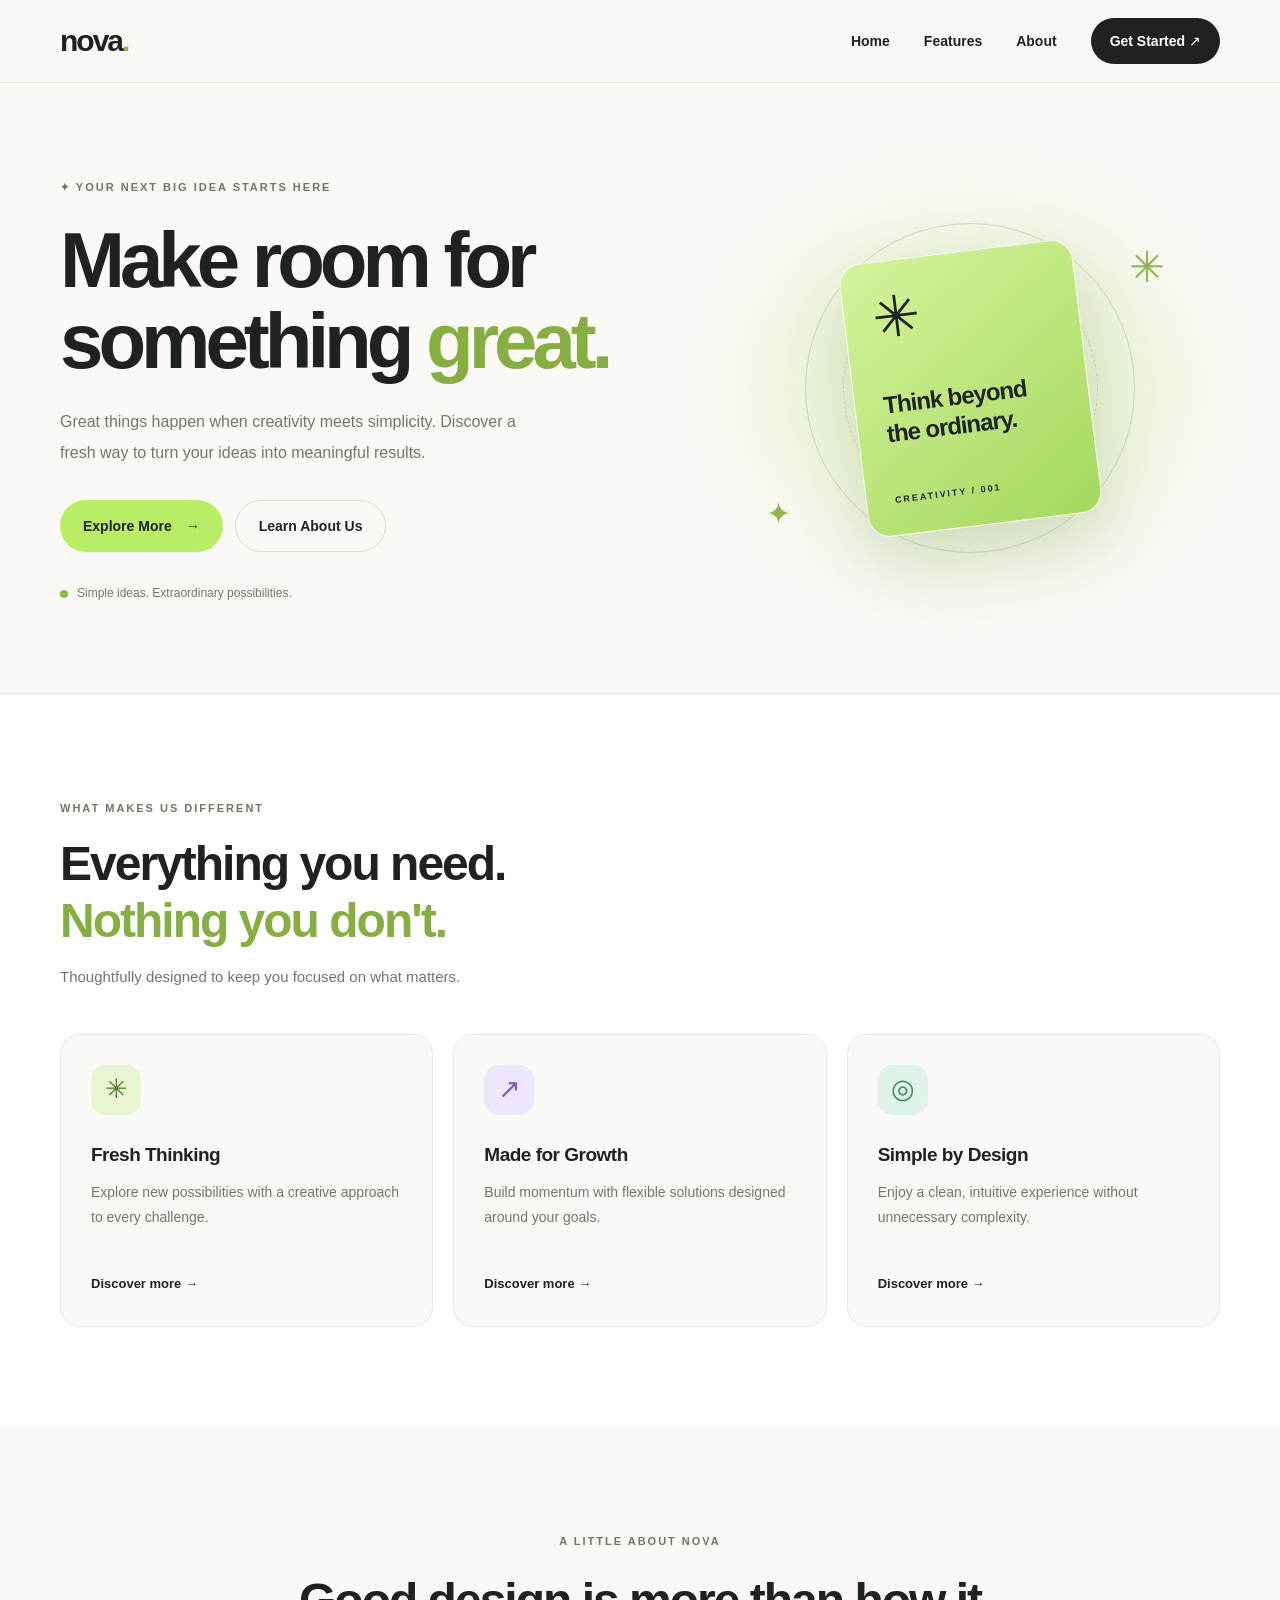
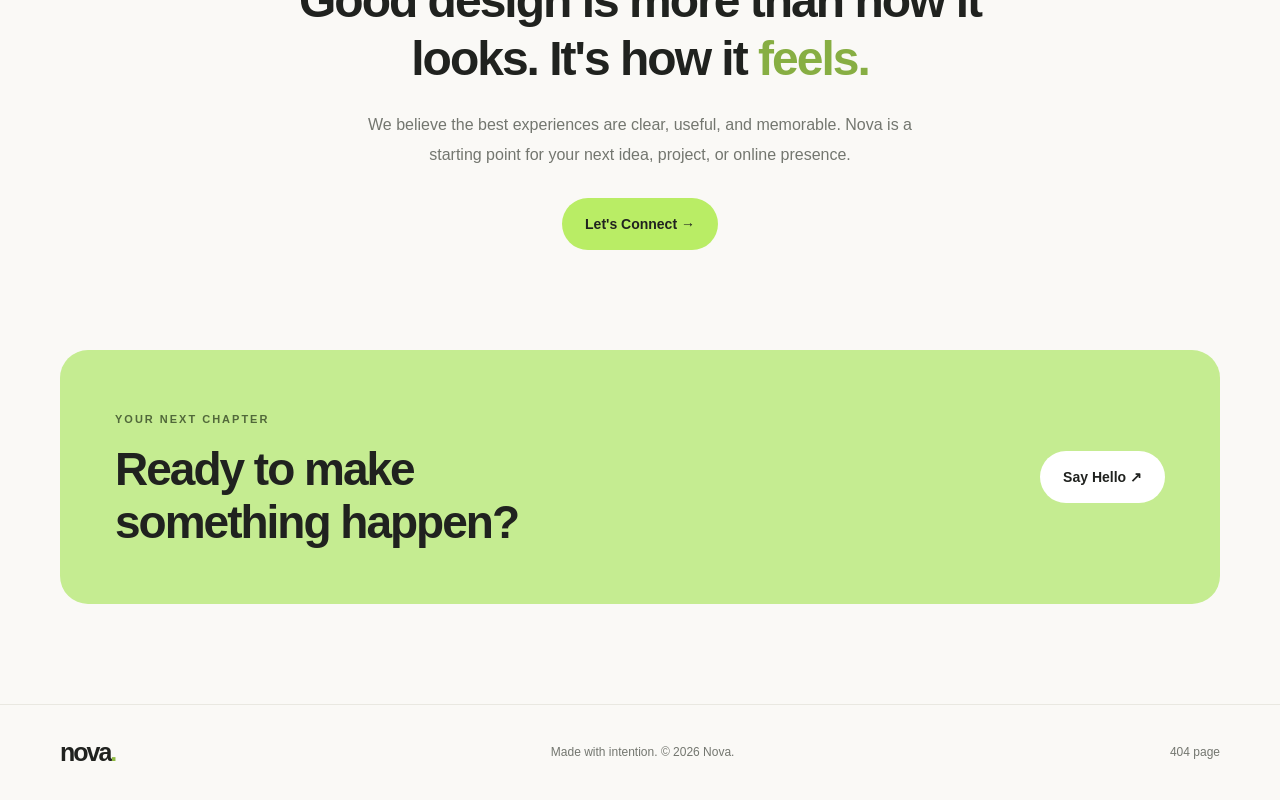
==== index.html @ d4b6f3f9 "first commit" ====
<!DOCTYPE html>
<html lang="en">
<head>
  <meta charset="UTF-8">
  <meta name="viewport" content="width=device-width, initial-scale=1.0">
  <meta name="description" content="Discover a better way to bring your ideas to life.">
  <title>Nova — Build Something Great</title>
  <link rel="stylesheet" href="style.css">
</head>
<body>
  <header class="site-header">
    <nav class="navbar container" aria-label="Main navigation">
      <a href="index.html" class="logo">nova<span>.</span></a>

      <div class="nav-links">
        <a href="#home">Home</a>
        <a href="#features">Features</a>
        <a href="#about">About</a>
        <a href="#contact" class="nav-cta">Get Started ↗</a>
      </div>
    </nav>
  </header>

  <main>
    <section class="hero container" id="home">
      <div class="hero-content">
        <span class="eyebrow">✦ YOUR NEXT BIG IDEA STARTS HERE</span>

        <h1>Make room for<br>something <span>great.</span></h1>

        <p class="hero-description">
          Great things happen when creativity meets simplicity.
          Discover a fresh way to turn your ideas into meaningful results.
        </p>

        <div class="hero-actions">
          <a href="#features" class="button button-primary">
            Explore More <span>→</span>
          </a>
          <a href="#about" class="button button-secondary">
            Learn About Us
          </a>
        </div>

        <div class="hero-note">
          <span class="status-dot"></span>
          Simple ideas. Extraordinary possibilities.
        </div>
      </div>

      <div class="hero-art" aria-label="Abstract decorative artwork">
        <div class="art-glow"></div>
        <div class="art-circle circle-one"></div>
        <div class="art-circle circle-two"></div>
        <div class="art-card">
          <span class="art-symbol">✳</span>
          <p>Think beyond<br>the ordinary.</p>
          <span class="art-caption">CREATIVITY / 001</span>
        </div>
        <span class="floating-star star-one">✳</span>
        <span class="floating-star star-two">✦</span>
      </div>
    </section>

    <section class="features section" id="features">
      <div class="container">
        <div class="section-heading">
          <span class="eyebrow">WHAT MAKES US DIFFERENT</span>
          <h2>Everything you need.<br><span>Nothing you don't.</span></h2>
          <p>Thoughtfully designed to keep you focused on what matters.</p>
        </div>

        <div class="feature-grid">
          <article class="feature-card">
            <div class="feature-icon">✳</div>
            <h3>Fresh Thinking</h3>
            <p>Explore new possibilities with a creative approach to every challenge.</p>
            <a href="#about" class="text-link">Discover more →</a>
          </article>

          <article class="feature-card">
            <div class="feature-icon icon-purple">↗</div>
            <h3>Made for Growth</h3>
            <p>Build momentum with flexible solutions designed around your goals.</p>
            <a href="#about" class="text-link">Discover more →</a>
          </article>

          <article class="feature-card">
            <div class="feature-icon icon-green">◎</div>
            <h3>Simple by Design</h3>
            <p>Enjoy a clean, intuitive experience without unnecessary complexity.</p>
            <a href="#about" class="text-link">Discover more →</a>
          </article>
        </div>
      </div>
    </section>

    <section class="about-section section" id="about">
      <div class="container about-content">
        <span class="eyebrow">A LITTLE ABOUT NOVA</span>
        <h2>Good design is more than how it looks. It's how it <span>feels.</span></h2>
        <p>
          We believe the best experiences are clear, useful, and memorable.
          Nova is a starting point for your next idea, project, or online presence.
        </p>
        <a href="#contact" class="button button-primary">Let's Connect →</a>
      </div>
    </section>

    <section class="contact-section section" id="contact">
      <div class="container contact-card">
        <div>
          <span class="eyebrow">YOUR NEXT CHAPTER</span>
          <h2>Ready to make<br>something happen?</h2>
        </div>
        <a href="mailto:hello@example.com" class="button button-light">
          Say Hello ↗
        </a>
      </div>
    </section>
  </main>

  <footer class="site-footer">
    <div class="container footer-content">
      <a href="index.html" class="logo">nova<span>.</span></a>
      <p>Made with intention. © 2026 Nova.</p>
      <a href="404.html">404 page</a>
    </div>
  </footer>
</body>
</html>
---- style.css ----
/* =========================
   1. Base styles
========================= */
:root {
  --bg: #faf9f6;
  --surface: #ffffff;
  --text: #20221f;
  --muted: #73766f;
  --accent: #b9ed65;
  --accent-dark: #26351a;
  --border: #e9e8e1;
  --radius: 20px;
  --container: 1160px;
}

* {
  box-sizing: border-box;
  margin: 0;
  padding: 0;
}

html {
  scroll-behavior: smooth;
  scroll-padding-top: 90px;
}

body {
  font-family: Inter, -apple-system, BlinkMacSystemFont, "Segoe UI",
    sans-serif;
  background: var(--bg);
  color: var(--text);
  line-height: 1.6;
  -webkit-font-smoothing: antialiased;
}

a {
  color: inherit;
  text-decoration: none;
}

button,
a {
  -webkit-tap-highlight-color: transparent;
}

a:focus-visible {
  outline: 3px solid #709a38;
  outline-offset: 5px;
}

.container {
  width: min(var(--container), calc(100% - 48px));
  margin-inline: auto;
}

.section {
  padding-block: 100px;
}

/* =========================
   2. Navigation
========================= */
.site-header {
  border-bottom: 1px solid var(--border);
  background: rgba(250, 249, 246, 0.92);
}

.navbar {
  min-height: 82px;
  display: flex;
  justify-content: space-between;
  align-items: center;
  gap: 24px;
}

.logo {
  font-size: 30px;
  font-weight: 850;
  letter-spacing: -2px;
}

.logo span {
  color: #8fba42;
}

.nav-links {
  display: flex;
  align-items: center;
  gap: 34px;
  font-size: 14px;
  font-weight: 550;
}

.nav-links > a:not(.nav-cta) {
  transition: color 0.2s ease;
}

.nav-links > a:not(.nav-cta):hover {
  color: #709a38;
}

.nav-cta {
  background: var(--text);
  color: white;
  padding: 12px 19px;
  border-radius: 100px;
  transition: transform 0.2s ease, background 0.2s ease;
}

.nav-cta:hover {
  background: #42453e;
  transform: translateY(-2px);
}

/* =========================
   3. Buttons
========================= */
.button {
  display: inline-flex;
  align-items: center;
  justify-content: center;
  gap: 14px;
  min-height: 52px;
  padding: 0 23px;
  border-radius: 100px;
  font-size: 14px;
  font-weight: 700;
  transition: transform 0.2s ease, background 0.2s ease;
}

.button:hover {
  transform: translateY(-3px);
}

.button-primary {
  background: var(--accent);
  color: var(--text);
}

.button-primary:hover {
  background: #a9df50;
}

.button-secondary {
  border: 1px solid #dcdcd4;
  background: transparent;
}

.button-secondary:hover {
  background: white;
}

.button-light {
  background: white;
  color: var(--text);
}

.button-light:hover {
  background: var(--accent);
}

/* =========================
   4. Hero section
========================= */
.hero {
  min-height: 610px;
  display: grid;
  grid-template-columns: 1.1fr 0.9fr;
  align-items: center;
  gap: 50px;
  padding-block: 75px;
}

.eyebrow {
  display: inline-block;
  color: #707568;
  font-size: 11px;
  font-weight: 800;
  letter-spacing: 2px;
}

.hero h1 {
  margin-top: 22px;
  font-size: clamp(46px, 6.1vw, 78px);
  font-weight: 800;
  line-height: 1.04;
  letter-spacing: -5px;
}

.hero h1 span,
.section-heading h2 span,
.about-content h2 span {
  color: #87ae43;
}

.hero-description {
  max-width: 475px;
  margin-top: 25px;
  color: var(--muted);
  font-size: 16px;
  line-height: 1.9;
}

.hero-actions {
  display: flex;
  flex-wrap: wrap;
  gap: 12px;
  margin-top: 32px;
}

.hero-note {
  display: flex;
  align-items: center;
  gap: 9px;
  margin-top: 32px;
  color: var(--muted);
  font-size: 12px;
}

.status-dot {
  width: 8px;
  height: 8px;
  border-radius: 50%;
  background: #8fba42;
}

/* Decorative hero artwork */
.hero-art {
  position: relative;
  min-height: 400px;
  display: grid;
  place-items: center;
  isolation: isolate;
}

.art-glow {
  position: absolute;
  inset: 8%;
  z-index: -2;
  background: #eaf3d8;
  filter: blur(45px);
  border-radius: 50%;
}

.art-circle {
  position: absolute;
  border-radius: 50%;
  border: 1px solid rgba(87, 112, 49, 0.22);
}

.circle-one {
  width: 330px;
  height: 330px;
}

.circle-two {
  width: 255px;
  height: 255px;
  border-style: dashed;
}

.art-card {
  width: 235px;
  min-height: 275px;
  padding: 28px;
  border: 1px solid rgba(255, 255, 255, 0.8);
  border-radius: 22px;
  background: linear-gradient(145deg, #d4f49c, #a5d85e);
  box-shadow: 0 28px 70px rgba(82, 115, 39, 0.2);
  transform: rotate(-7deg);
  display: flex;
  flex-direction: column;
  justify-content: space-between;
  transition: transform 0.4s ease;
}

.art-card:hover {
  transform: rotate(0deg) translateY(-5px);
}

.art-symbol {
  font-size: 57px;
  line-height: 1;
}

.art-card p {
  font-size: 24px;
  font-weight: 800;
  line-height: 1.2;
  letter-spacing: -1px;
}

.art-caption {
  font-size: 9px;
  font-weight: 800;
  letter-spacing: 2px;
}

.floating-star {
  position: absolute;
  color: #91b84e;
}

.star-one {
  top: 45px;
  right: 55px;
  font-size: 43px;
}

.star-two {
  bottom: 50px;
  left: 45px;
  font-size: 30px;
}

/* =========================
   5. Feature cards
========================= */
.features {
  border-top: 1px solid var(--border);
  background: #fff;
}

.section-heading {
  max-width: 600px;
  margin-bottom: 45px;
}

.section-heading h2,
.about-content h2 {
  margin-top: 15px;
  font-size: clamp(32px, 4vw, 48px);
  line-height: 1.2;
  letter-spacing: -2px;
}

.section-heading > p {
  margin-top: 15px;
  color: var(--muted);
  font-size: 15px;
}

.feature-grid {
  display: grid;
  grid-template-columns: repeat(3, minmax(0, 1fr));
  gap: 20px;
}

.feature-card {
  padding: 30px;
  border: 1px solid var(--border);
  border-radius: var(--radius);
  background: var(--bg);
  transition: transform 0.25s ease, box-shadow 0.25s ease;
}

.feature-card:hover {
  transform: translateY(-6px);
  box-shadow: 0 16px 35px rgba(30, 35, 20, 0.07);
}

.feature-icon {
  display: grid;
  place-items: center;
  width: 50px;
  height: 50px;
  margin-bottom: 25px;
  border-radius: 15px;
  background: #e7f5d3;
  color: #567d23;
  font-size: 27px;
}

.icon-purple {
  background: #eee7fc;
  color: #8059b6;
}

.icon-green {
  background: #dff3e8;
  color: #3e8963;
}

.feature-card h3 {
  margin-bottom: 10px;
  font-size: 19px;
  letter-spacing: -0.5px;
}

.feature-card p {
  min-height: 76px;
  color: var(--muted);
  font-size: 14px;
  line-height: 1.8;
}

.text-link {
  display: inline-block;
  margin-top: 18px;
  font-size: 13px;
  font-weight: 750;
}

.text-link:hover {
  color: #71983b;
}

/* =========================
   6. About and contact
========================= */
.about-section {
  background: var(--bg);
}

.about-content {
  max-width: 720px;
  text-align: center;
}

.about-content h2 {
  margin-top: 20px;
}

.about-content > p {
  max-width: 570px;
  margin: 22px auto 28px;
  color: var(--muted);
  line-height: 1.9;
}

.contact-section {
  padding-top: 0;
}

.contact-card {
  padding: 55px;
  display: flex;
  align-items: center;
  justify-content: space-between;
  gap: 30px;
  border-radius: 28px;
  background: #c5ec91;
}

.contact-card .eyebrow {
  color: #51683a;
}

.contact-card h2 {
  margin-top: 12px;
  font-size: clamp(30px, 4vw, 46px);
  line-height: 1.15;
  letter-spacing: -2px;
}

/* =========================
   7. Footer
========================= */
.site-footer {
  border-top: 1px solid var(--border);
}

.footer-content {
  min-height: 95px;
  display: flex;
  justify-content: space-between;
  align-items: center;
  gap: 20px;
}

.footer-content .logo {
  font-size: 25px;
}

.footer-content p,
.footer-content > a:last-child {
  color: var(--muted);
  font-size: 12px;
}

.footer-content > a:last-child:hover {
  color: var(--text);
}

/* =========================
   8. 404 error page
========================= */
.error-page {
  min-height: 100vh;
  display: flex;
  flex-direction: column;
}

.error-main {
  flex: 1;
  display: grid;
  place-items: center;
  padding-block: 75px;
}

.error-content {
  width: min(650px, calc(100% - 40px));
  text-align: center;
}

.error-number {
  color: #d7e9bd;
  font-size: clamp(120px, 27vw, 245px);
  font-weight: 900;
  line-height: 1;
  letter-spacing: -15px;
}

.error-content h1 {
  margin-top: 15px;
  font-size: clamp(28px, 5vw, 44px);
  line-height: 1.2;
  letter-spacing: -1.5px;
}

.error-content > p {
  max-width: 440px;
  margin: 18px auto 28px;
  color: var(--muted);
  font-size: 15px;
  line-height: 1.8;
}

.error-actions {
  display: flex;
  justify-content: center;
  flex-wrap: wrap;
  gap: 12px;
}

/* =========================
   9. Responsive styles
========================= */
@media (max-width: 800px) {
  .hero {
    grid-template-columns: 1fr;
    gap: 20px;
    padding-top: 65px;
  }

  .hero-content {
    text-align: center;
  }

  .hero-description {
    margin-inline: auto;
  }

  .hero-actions,
  .hero-note {
    justify-content: center;
  }

  .hero-art {
    min-height: 350px;
  }

  .feature-grid {
    grid-template-columns: 1fr;
  }

  .feature-card p {
    min-height: auto;
  }

  .contact-card {
    padding: 40px 28px;
  }
}

@media (max-width: 560px) {
  .container {
    width: calc(100% - 36px);
  }

  .section {
    padding-block: 70px;
  }

  .navbar {
    min-height: 72px;
  }

  .logo {
    font-size: 27px;
  }

  .nav-links {
    gap: 15px;
    font-size: 12px;
  }

  .nav-links > a:nth-child(2),
  .nav-links > a:nth-child(3) {
    display: none;
  }

  .nav-cta {
    padding: 10px 13px;
  }

  .hero {
    padding-block: 55px;
  }

  .hero h1 {
    font-size: clamp(43px, 12vw, 60px);
    letter-spacing: -3px;
  }

  .hero-description {
    font-size: 14px;
  }

  .hero-art {
    min-height: 315px;
  }

  .circle-one {
    width: 275px;
    height: 275px;
  }

  .circle-two {
    width: 220px;
    height: 220px;
  }

  .art-card {
    width: 205px;
    min-height: 245px;
  }

  .hero-actions .button {
    padding-inline: 17px;
    font-size: 12px;
  }

  .feature-card {
    padding: 25px;
  }

  .contact-card {
    flex-direction: column;
    align-items: flex-start;
    padding: 32px 24px;
  }

  .footer-content {
    padding-block: 22px;
    flex-wrap: wrap;
  }

  .footer-content p {
    order: 3;
    width: 100%;
  }

  .error-number {
    letter-spacing: -8px;
  }
}

@media (prefers-reduced-motion: reduce) {
  *,
  *::before,
  *::after {
    scroll-behavior: auto !important;
    transition-duration: 0.01ms !important;
    animation-duration: 0.01ms !important;
    animation-iteration-count: 1 !important;
  }
}
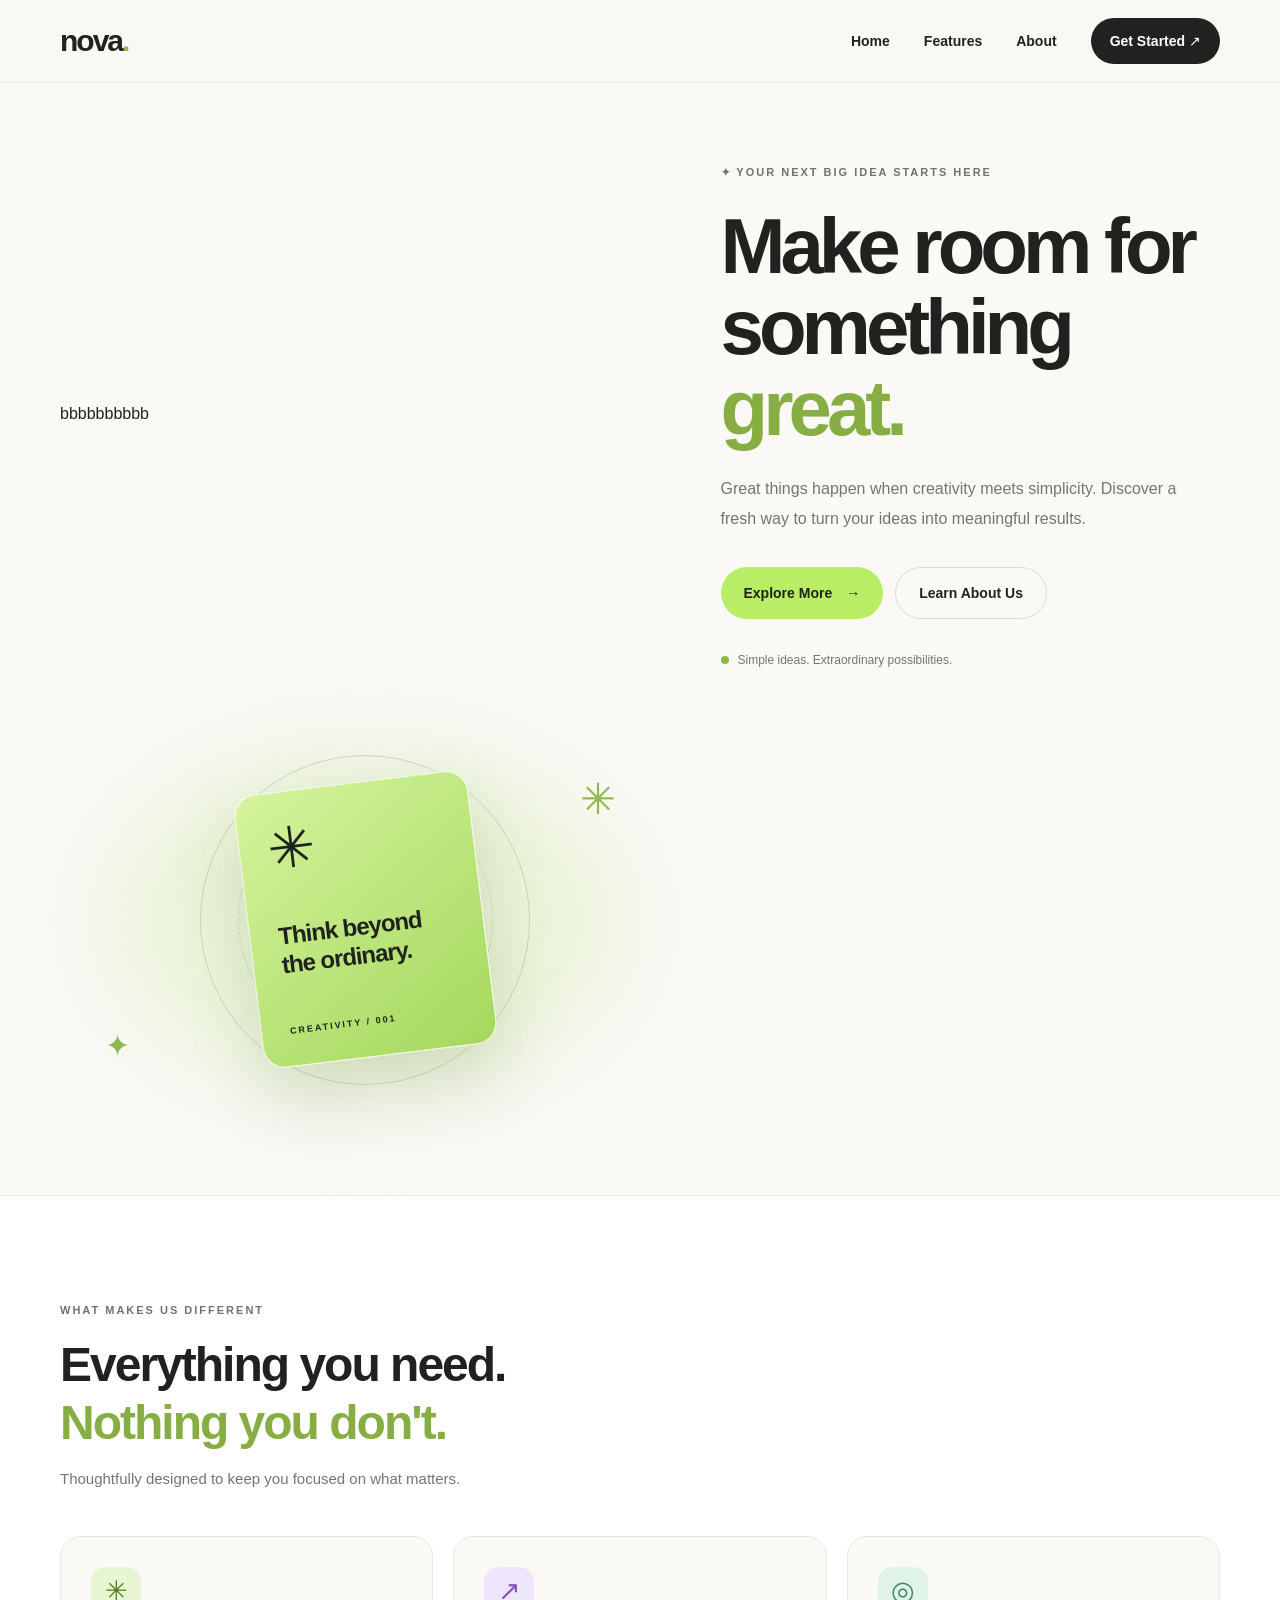
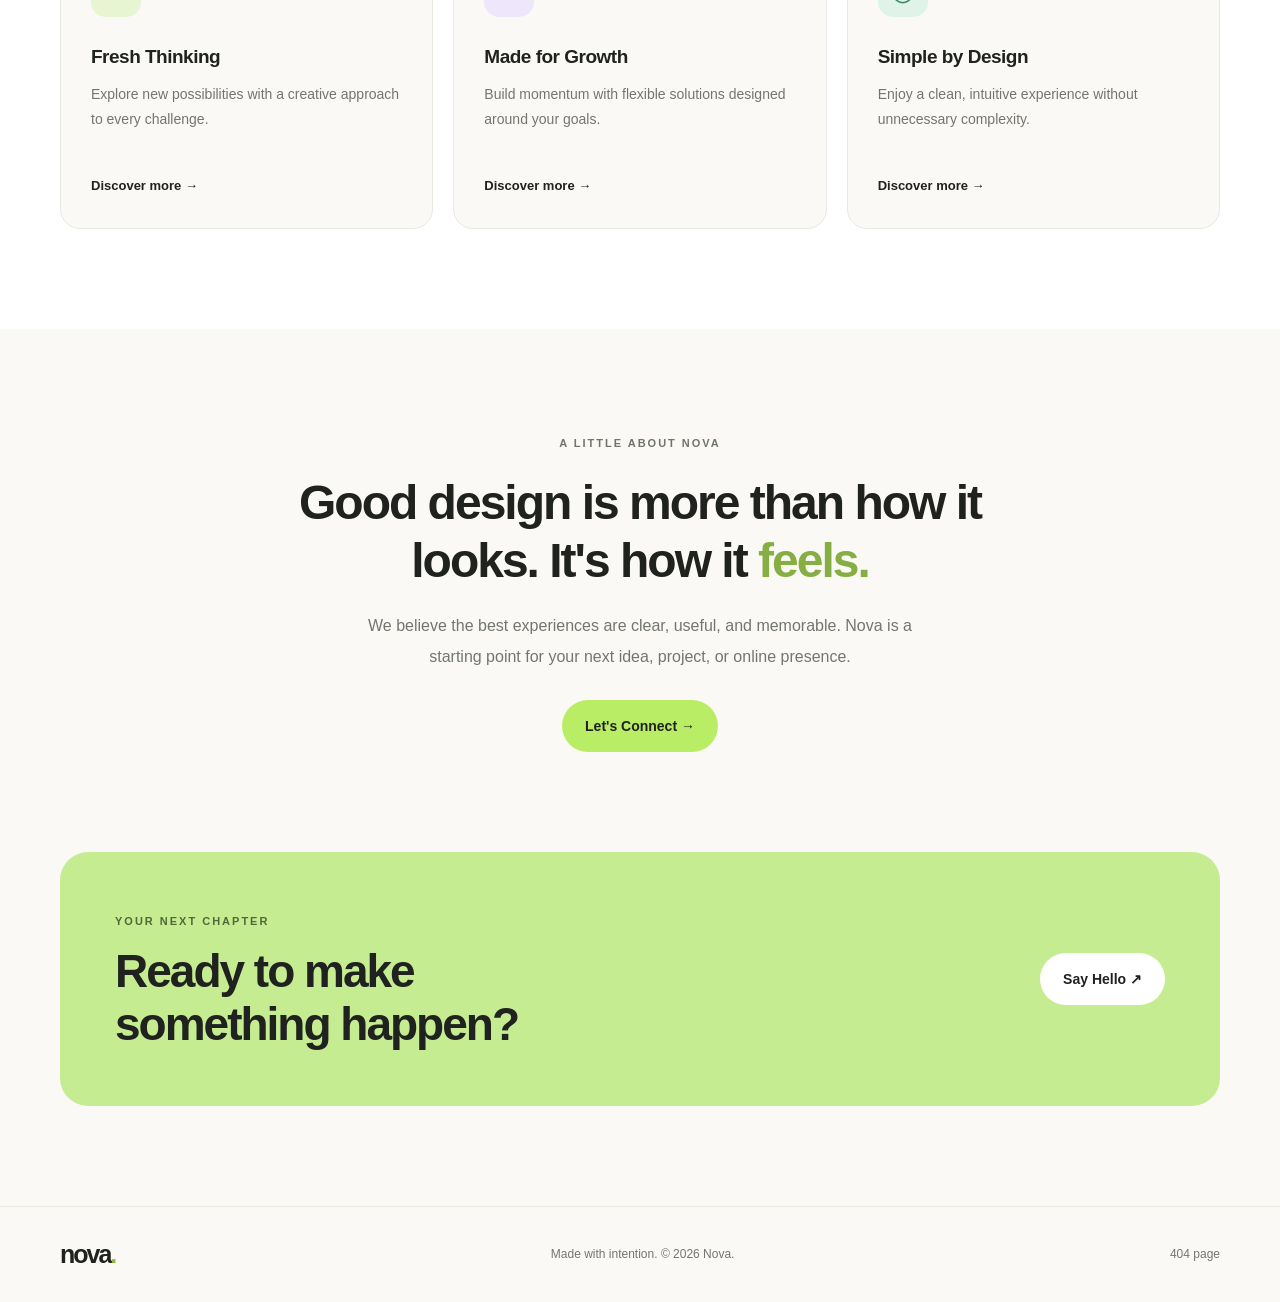
==== commit ab07bd27: "added github actions workflows" ====
--- a/index.html
+++ b/index.html
@@ -23,7 +23,7 @@
   </header>
 
   <main>
-    <section class="hero container" id="home">
+    <section class="hero container" id="home">bbbbbbbbbb
       <div class="hero-content">
         <span class="eyebrow">✦ YOUR NEXT BIG IDEA STARTS HERE</span>
 
@@ -122,7 +122,7 @@
   </main>
 
   <footer class="site-footer">
-    <div class="container footer-content">
+    <div class="container footer-content"> 
       <a href="index.html" class="logo">nova<span>.</span></a>
       <p>Made with intention. © 2026 Nova.</p>
       <a href="404.html">404 page</a>
